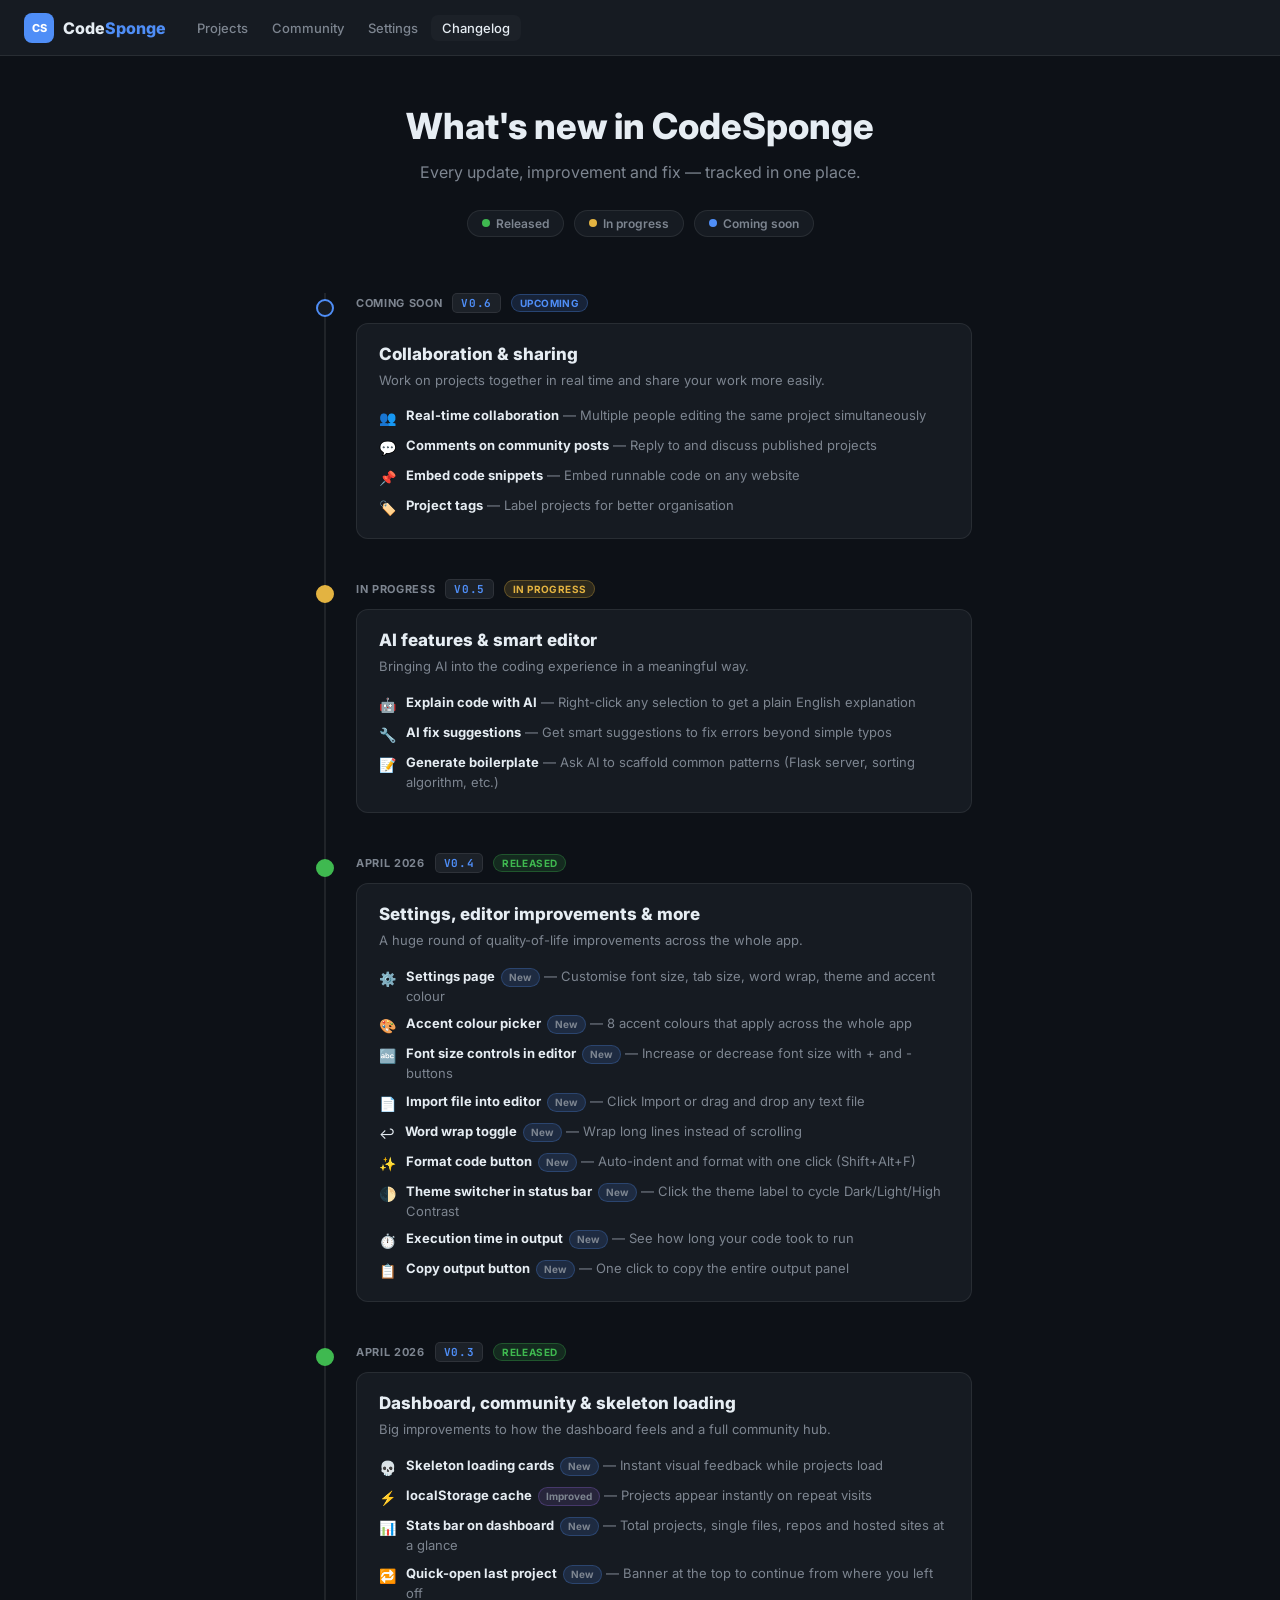
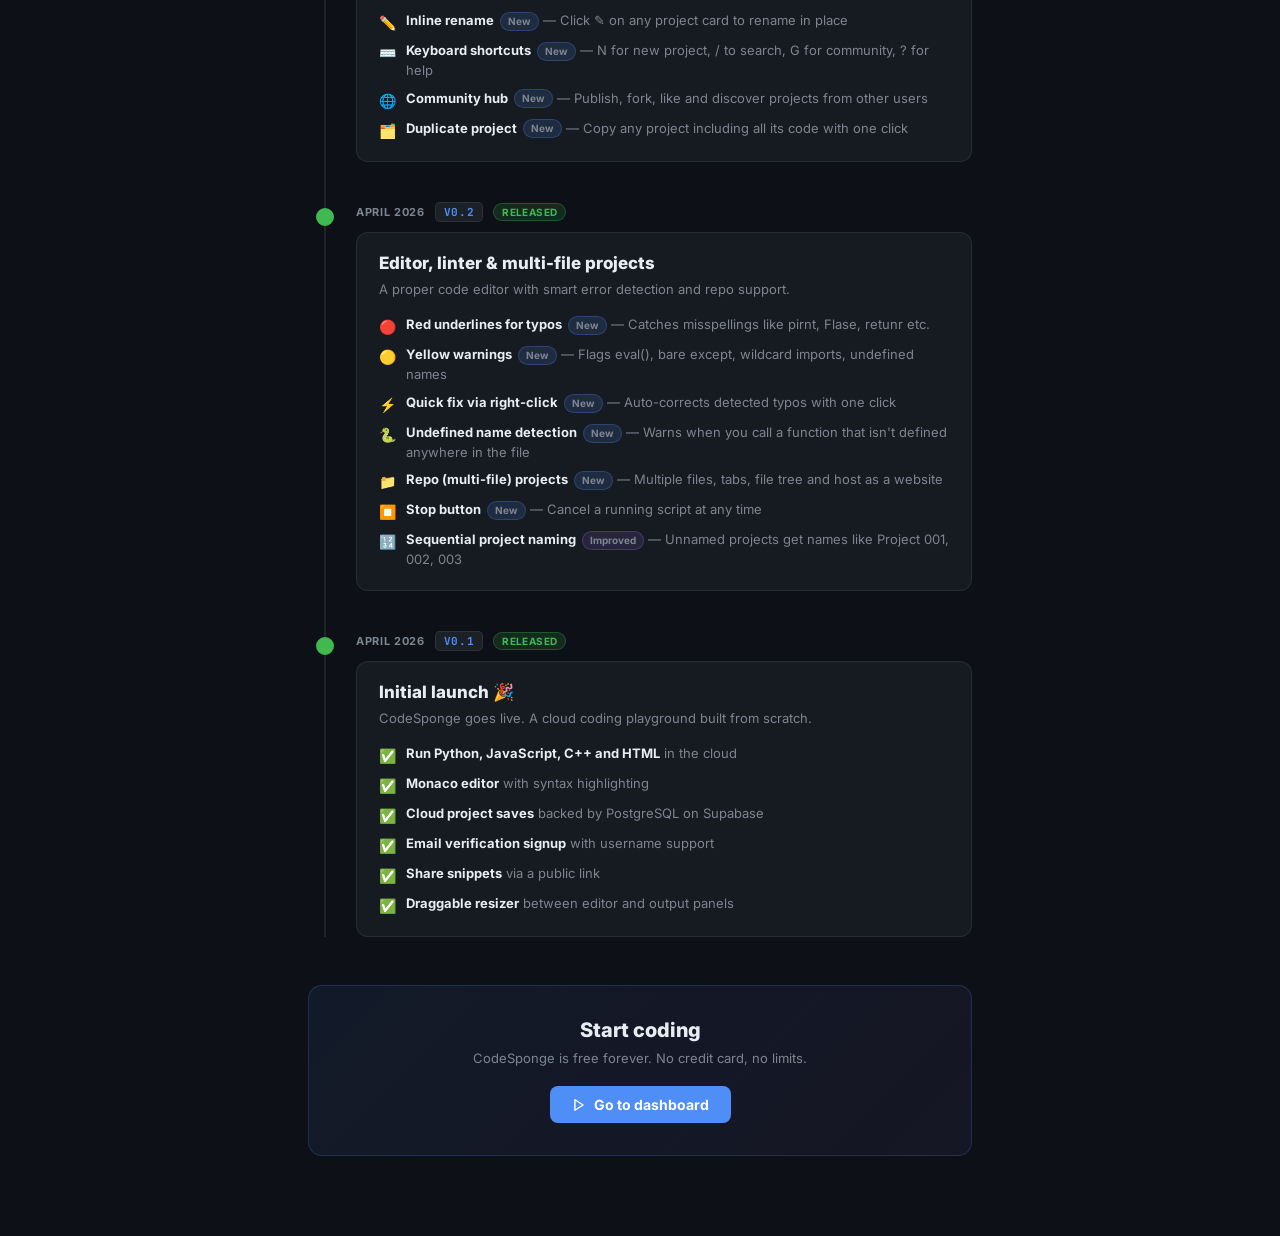
==== changelog.html @ ad83c2a6 "Create changelog.html" ====
<!DOCTYPE html>
<html lang="en">
<head>
<meta charset="UTF-8"/>
<meta name="viewport" content="width=device-width, initial-scale=1.0"/>
<title>CodeSponge — Changelog</title>
<script src="ping.js"></script>
<link rel="preconnect" href="https://fonts.googleapis.com"/>
<link href="https://fonts.googleapis.com/css2?family=Inter:wght@400;500;600;700;800&family=JetBrains+Mono:wght@400;500&display=swap" rel="stylesheet"/>
<style>
*,*::before,*::after{box-sizing:border-box}
body{margin:0;font-family:'Inter',sans-serif;background:#0d1117;color:#e6edf3;min-height:100vh}
:root{--accent:#4f8ef7;--success:#3fb950;--danger:#f85149;--warning:#e3b341;--purple:#a371f7;--surface:#0d1117;--surface2:#161b22;--surface3:#1c2128;--border:rgba(255,255,255,.08);--text:#e6edf3;--muted:#7d8590}
.nav{height:56px;background:var(--surface2);border-bottom:1px solid var(--border);display:flex;align-items:center;padding:0 24px;gap:8px;position:sticky;top:0;z-index:50}
.brand{display:flex;align-items:center;gap:9px;text-decoration:none;color:var(--text);font-weight:800;font-size:16px}
.brand-icon{width:30px;height:30px;border-radius:8px;background:var(--accent);display:flex;align-items:center;justify-content:center;font-size:11px;font-weight:800;color:#fff;flex-shrink:0}
.brand-txt span{color:var(--accent)}
.nav-links{display:flex;gap:2px;margin-left:12px}
.nav-link{padding:5px 11px;border-radius:7px;font-size:13px;font-weight:500;color:var(--muted);text-decoration:none;transition:all .15s}
.nav-link:hover{color:var(--text);background:var(--surface3)}
.nav-link.active{color:var(--text);background:var(--surface3)}
.nav-sp{flex:1}
.page{max-width:720px;margin:0 auto;padding:48px 28px 80px}
.hero{text-align:center;margin-bottom:56px}
.hero h1{font-size:36px;font-weight:800;margin:0 0 12px}
.hero p{font-size:16px;color:var(--muted);margin:0 0 24px;line-height:1.6}
.hero-badges{display:flex;gap:10px;justify-content:center;flex-wrap:wrap}
.hero-badge{display:inline-flex;align-items:center;gap:6px;background:var(--surface2);border:1px solid var(--border);border-radius:20px;padding:5px 14px;font-size:12px;font-weight:600;color:var(--muted)}
/* Timeline */
.timeline{position:relative}
.timeline::before{content:'';position:absolute;left:16px;top:0;bottom:0;width:2px;background:var(--border)}
.tl-entry{position:relative;padding-left:48px;margin-bottom:40px}
.tl-dot{position:absolute;left:8px;top:6px;width:18px;height:18px;border-radius:50%;border:2px solid var(--border);background:var(--surface);z-index:1;display:flex;align-items:center;justify-content:center}
.tl-dot.released{background:var(--success);border-color:var(--success)}
.tl-dot.upcoming{background:var(--surface2);border-color:var(--accent)}
.tl-dot.in-progress{background:var(--warning);border-color:var(--warning)}
.tl-date{font-size:11px;font-weight:700;color:var(--muted);letter-spacing:.06em;text-transform:uppercase;margin-bottom:10px;display:flex;align-items:center;gap:10px}
.tl-version{font-family:'JetBrains Mono',monospace;font-size:11px;background:var(--surface3);border:1px solid var(--border);border-radius:5px;padding:2px 8px;color:var(--accent)}
.tl-status{font-size:10px;font-weight:700;padding:2px 8px;border-radius:20px;letter-spacing:.04em}
.tl-status.released{background:rgba(63,185,80,.15);color:var(--success);border:1px solid rgba(63,185,80,.3)}
.tl-status.upcoming{background:rgba(79,142,247,.15);color:var(--accent);border:1px solid rgba(79,142,247,.3)}
.tl-status.in-progress{background:rgba(227,179,65,.15);color:var(--warning);border:1px solid rgba(227,179,65,.3)}
.tl-card{background:var(--surface2);border:1px solid var(--border);border-radius:12px;padding:20px 22px}
.tl-title{font-size:17px;font-weight:800;margin:0 0 6px}
.tl-desc{font-size:13px;color:var(--muted);margin:0 0 16px;line-height:1.6}
.feature-list{display:flex;flex-direction:column;gap:8px;margin:0;padding:0;list-style:none}
.feature-item{display:flex;align-items:flex-start;gap:10px;font-size:13px;line-height:1.5}
.fi-icon{flex-shrink:0;margin-top:1px;font-size:14px}
.fi-text{flex:1}
.fi-text b{color:var(--text)}
.fi-text span{color:var(--muted)}
.tag{display:inline-block;font-size:10px;font-weight:700;padding:1px 7px;border-radius:20px;margin-left:6px;vertical-align:middle}
.tag-new{background:rgba(79,142,247,.15);color:var(--accent);border:1px solid rgba(79,142,247,.25)}
.tag-fix{background:rgba(248,81,73,.12);color:var(--danger);border:1px solid rgba(248,81,73,.25)}
.tag-improvement{background:rgba(163,113,247,.12);color:var(--purple);border:1px solid rgba(163,113,247,.25)}
/* CTA */
.cta{background:linear-gradient(135deg,rgba(79,142,247,.08),rgba(163,113,247,.06));border:1px solid rgba(79,142,247,.2);border-radius:14px;padding:32px;text-align:center;margin-top:48px}
.cta h2{font-size:20px;font-weight:800;margin:0 0 8px}
.cta p{font-size:13px;color:var(--muted);margin:0 0 20px}
.btn-cta{display:inline-flex;align-items:center;gap:8px;background:var(--accent);border:none;color:#fff;border-radius:8px;padding:10px 22px;font-size:14px;font-weight:700;font-family:'Inter',sans-serif;cursor:pointer;text-decoration:none;transition:all .15s}
.btn-cta:hover{background:#6aa3f9;transform:translateY(-1px);box-shadow:0 4px 12px rgba(79,142,247,.3)}
::-webkit-scrollbar{width:5px}::-webkit-scrollbar-track{background:transparent}::-webkit-scrollbar-thumb{background:rgba(255,255,255,.1);border-radius:3px}
</style>
</head>
<body>
<nav class="nav">
  <a href="dashboard.html" class="brand"><div class="brand-icon">CS</div><span class="brand-txt">Code<span>Sponge</span></span></a>
  <div class="nav-links">
    <a href="dashboard.html" class="nav-link">Projects</a>
    <a href="community.html" class="nav-link">Community</a>
    <a href="settings.html" class="nav-link">Settings</a>
    <a href="changelog.html" class="nav-link active">Changelog</a>
  </div>
  <div class="nav-sp"></div>
</nav>

<div class="page">
  <div class="hero">
    <h1>What's new in CodeSponge</h1>
    <p>Every update, improvement and fix — tracked in one place.</p>
    <div class="hero-badges">
      <div class="hero-badge"><span style="width:8px;height:8px;border-radius:50%;background:var(--success);flex-shrink:0;display:inline-block"></span>Released</div>
      <div class="hero-badge"><span style="width:8px;height:8px;border-radius:50%;background:var(--warning);flex-shrink:0;display:inline-block"></span>In progress</div>
      <div class="hero-badge"><span style="width:8px;height:8px;border-radius:50%;background:var(--accent);flex-shrink:0;display:inline-block"></span>Coming soon</div>
    </div>
  </div>

  <div class="timeline">

    <!-- Upcoming -->
    <div class="tl-entry">
      <div class="tl-dot upcoming"></div>
      <div class="tl-date">
        Coming soon
        <span class="tl-version">v0.6</span>
        <span class="tl-status upcoming">Upcoming</span>
      </div>
      <div class="tl-card">
        <div class="tl-title">Collaboration &amp; sharing</div>
        <div class="tl-desc">Work on projects together in real time and share your work more easily.</div>
        <ul class="feature-list">
          <li class="feature-item"><span class="fi-icon">👥</span><div class="fi-text"><b>Real-time collaboration</b> <span>— Multiple people editing the same project simultaneously</span></div></li>
          <li class="feature-item"><span class="fi-icon">💬</span><div class="fi-text"><b>Comments on community posts</b> <span>— Reply to and discuss published projects</span></div></li>
          <li class="feature-item"><span class="fi-icon">📌</span><div class="fi-text"><b>Embed code snippets</b> <span>— Embed runnable code on any website</span></div></li>
          <li class="feature-item"><span class="fi-icon">🏷️</span><div class="fi-text"><b>Project tags</b> <span>— Label projects for better organisation</span></div></li>
        </ul>
      </div>
    </div>

    <!-- In progress -->
    <div class="tl-entry">
      <div class="tl-dot in-progress"></div>
      <div class="tl-date">
        In progress
        <span class="tl-version">v0.5</span>
        <span class="tl-status in-progress">In progress</span>
      </div>
      <div class="tl-card">
        <div class="tl-title">AI features &amp; smart editor</div>
        <div class="tl-desc">Bringing AI into the coding experience in a meaningful way.</div>
        <ul class="feature-list">
          <li class="feature-item"><span class="fi-icon">🤖</span><div class="fi-text"><b>Explain code with AI</b> <span>— Right-click any selection to get a plain English explanation</span></div></li>
          <li class="feature-item"><span class="fi-icon">🔧</span><div class="fi-text"><b>AI fix suggestions</b> <span>— Get smart suggestions to fix errors beyond simple typos</span></div></li>
          <li class="feature-item"><span class="fi-icon">📝</span><div class="fi-text"><b>Generate boilerplate</b> <span>— Ask AI to scaffold common patterns (Flask server, sorting algorithm, etc.)</span></div></li>
        </ul>
      </div>
    </div>

    <!-- v0.4 released -->
    <div class="tl-entry">
      <div class="tl-dot released"></div>
      <div class="tl-date">
        April 2026
        <span class="tl-version">v0.4</span>
        <span class="tl-status released">Released</span>
      </div>
      <div class="tl-card">
        <div class="tl-title">Settings, editor improvements &amp; more</div>
        <div class="tl-desc">A huge round of quality-of-life improvements across the whole app.</div>
        <ul class="feature-list">
          <li class="feature-item"><span class="fi-icon">⚙️</span><div class="fi-text"><b>Settings page</b><span class="tag tag-new">New</span> <span>— Customise font size, tab size, word wrap, theme and accent colour</span></div></li>
          <li class="feature-item"><span class="fi-icon">🎨</span><div class="fi-text"><b>Accent colour picker</b><span class="tag tag-new">New</span> <span>— 8 accent colours that apply across the whole app</span></div></li>
          <li class="feature-item"><span class="fi-icon">🔤</span><div class="fi-text"><b>Font size controls in editor</b><span class="tag tag-new">New</span> <span>— Increase or decrease font size with + and - buttons</span></div></li>
          <li class="feature-item"><span class="fi-icon">📄</span><div class="fi-text"><b>Import file into editor</b><span class="tag tag-new">New</span> <span>— Click Import or drag and drop any text file</span></div></li>
          <li class="feature-item"><span class="fi-icon">↩️</span><div class="fi-text"><b>Word wrap toggle</b><span class="tag tag-new">New</span> <span>— Wrap long lines instead of scrolling</span></div></li>
          <li class="feature-item"><span class="fi-icon">✨</span><div class="fi-text"><b>Format code button</b><span class="tag tag-new">New</span> <span>— Auto-indent and format with one click (Shift+Alt+F)</span></div></li>
          <li class="feature-item"><span class="fi-icon">🌓</span><div class="fi-text"><b>Theme switcher in status bar</b><span class="tag tag-new">New</span> <span>— Click the theme label to cycle Dark/Light/High Contrast</span></div></li>
          <li class="feature-item"><span class="fi-icon">⏱️</span><div class="fi-text"><b>Execution time in output</b><span class="tag tag-new">New</span> <span>— See how long your code took to run</span></div></li>
          <li class="feature-item"><span class="fi-icon">📋</span><div class="fi-text"><b>Copy output button</b><span class="tag tag-new">New</span> <span>— One click to copy the entire output panel</span></div></li>
        </ul>
      </div>
    </div>

    <!-- v0.3 released -->
    <div class="tl-entry">
      <div class="tl-dot released"></div>
      <div class="tl-date">
        April 2026
        <span class="tl-version">v0.3</span>
        <span class="tl-status released">Released</span>
      </div>
      <div class="tl-card">
        <div class="tl-title">Dashboard, community &amp; skeleton loading</div>
        <div class="tl-desc">Big improvements to how the dashboard feels and a full community hub.</div>
        <ul class="feature-list">
          <li class="feature-item"><span class="fi-icon">💀</span><div class="fi-text"><b>Skeleton loading cards</b><span class="tag tag-new">New</span> <span>— Instant visual feedback while projects load</span></div></li>
          <li class="feature-item"><span class="fi-icon">⚡</span><div class="fi-text"><b>localStorage cache</b><span class="tag tag-improvement">Improved</span> <span>— Projects appear instantly on repeat visits</span></div></li>
          <li class="feature-item"><span class="fi-icon">📊</span><div class="fi-text"><b>Stats bar on dashboard</b><span class="tag tag-new">New</span> <span>— Total projects, single files, repos and hosted sites at a glance</span></div></li>
          <li class="feature-item"><span class="fi-icon">🔁</span><div class="fi-text"><b>Quick-open last project</b><span class="tag tag-new">New</span> <span>— Banner at the top to continue from where you left off</span></div></li>
          <li class="feature-item"><span class="fi-icon">✏️</span><div class="fi-text"><b>Inline rename</b><span class="tag tag-new">New</span> <span>— Click ✎ on any project card to rename in place</span></div></li>
          <li class="feature-item"><span class="fi-icon">⌨️</span><div class="fi-text"><b>Keyboard shortcuts</b><span class="tag tag-new">New</span> <span>— N for new project, / to search, G for community, ? for help</span></div></li>
          <li class="feature-item"><span class="fi-icon">🌐</span><div class="fi-text"><b>Community hub</b><span class="tag tag-new">New</span> <span>— Publish, fork, like and discover projects from other users</span></div></li>
          <li class="feature-item"><span class="fi-icon">🗂️</span><div class="fi-text"><b>Duplicate project</b><span class="tag tag-new">New</span> <span>— Copy any project including all its code with one click</span></div></li>
        </ul>
      </div>
    </div>

    <!-- v0.2 released -->
    <div class="tl-entry">
      <div class="tl-dot released"></div>
      <div class="tl-date">
        April 2026
        <span class="tl-version">v0.2</span>
        <span class="tl-status released">Released</span>
      </div>
      <div class="tl-card">
        <div class="tl-title">Editor, linter &amp; multi-file projects</div>
        <div class="tl-desc">A proper code editor with smart error detection and repo support.</div>
        <ul class="feature-list">
          <li class="feature-item"><span class="fi-icon">🔴</span><div class="fi-text"><b>Red underlines for typos</b><span class="tag tag-new">New</span> <span>— Catches misspellings like pirnt, Flase, retunr etc.</span></div></li>
          <li class="feature-item"><span class="fi-icon">🟡</span><div class="fi-text"><b>Yellow warnings</b><span class="tag tag-new">New</span> <span>— Flags eval(), bare except, wildcard imports, undefined names</span></div></li>
          <li class="feature-item"><span class="fi-icon">⚡</span><div class="fi-text"><b>Quick fix via right-click</b><span class="tag tag-new">New</span> <span>— Auto-corrects detected typos with one click</span></div></li>
          <li class="feature-item"><span class="fi-icon">🐍</span><div class="fi-text"><b>Undefined name detection</b><span class="tag tag-new">New</span> <span>— Warns when you call a function that isn't defined anywhere in the file</span></div></li>
          <li class="feature-item"><span class="fi-icon">📁</span><div class="fi-text"><b>Repo (multi-file) projects</b><span class="tag tag-new">New</span> <span>— Multiple files, tabs, file tree and host as a website</span></div></li>
          <li class="feature-item"><span class="fi-icon">⏹️</span><div class="fi-text"><b>Stop button</b><span class="tag tag-new">New</span> <span>— Cancel a running script at any time</span></div></li>
          <li class="feature-item"><span class="fi-icon">🔢</span><div class="fi-text"><b>Sequential project naming</b><span class="tag tag-improvement">Improved</span> <span>— Unnamed projects get names like Project 001, 002, 003</span></div></li>
        </ul>
      </div>
    </div>

    <!-- v0.1 released -->
    <div class="tl-entry">
      <div class="tl-dot released"></div>
      <div class="tl-date">
        April 2026
        <span class="tl-version">v0.1</span>
        <span class="tl-status released">Released</span>
      </div>
      <div class="tl-card">
        <div class="tl-title">Initial launch 🎉</div>
        <div class="tl-desc">CodeSponge goes live. A cloud coding playground built from scratch.</div>
        <ul class="feature-list">
          <li class="feature-item"><span class="fi-icon">✅</span><div class="fi-text"><b>Run Python, JavaScript, C++ and HTML</b> <span>in the cloud</span></div></li>
          <li class="feature-item"><span class="fi-icon">✅</span><div class="fi-text"><b>Monaco editor</b> <span>with syntax highlighting</span></div></li>
          <li class="feature-item"><span class="fi-icon">✅</span><div class="fi-text"><b>Cloud project saves</b> <span>backed by PostgreSQL on Supabase</span></div></li>
          <li class="feature-item"><span class="fi-icon">✅</span><div class="fi-text"><b>Email verification signup</b> <span>with username support</span></div></li>
          <li class="feature-item"><span class="fi-icon">✅</span><div class="fi-text"><b>Share snippets</b> <span>via a public link</span></div></li>
          <li class="feature-item"><span class="fi-icon">✅</span><div class="fi-text"><b>Draggable resizer</b> <span>between editor and output panels</span></div></li>
        </ul>
      </div>
    </div>

  </div>

  <div class="cta">
    <h2>Start coding</h2>
    <p>CodeSponge is free forever. No credit card, no limits.</p>
    <a href="dashboard.html" class="btn-cta">
      <svg width="14" height="14" viewBox="0 0 24 24" fill="none" stroke="currentColor" stroke-width="2.5" stroke-linecap="round" stroke-linejoin="round"><polygon points="5 3 19 12 5 21 5 3"/></svg>
      Go to dashboard
    </a>
  </div>
</div>
</body>
</html>
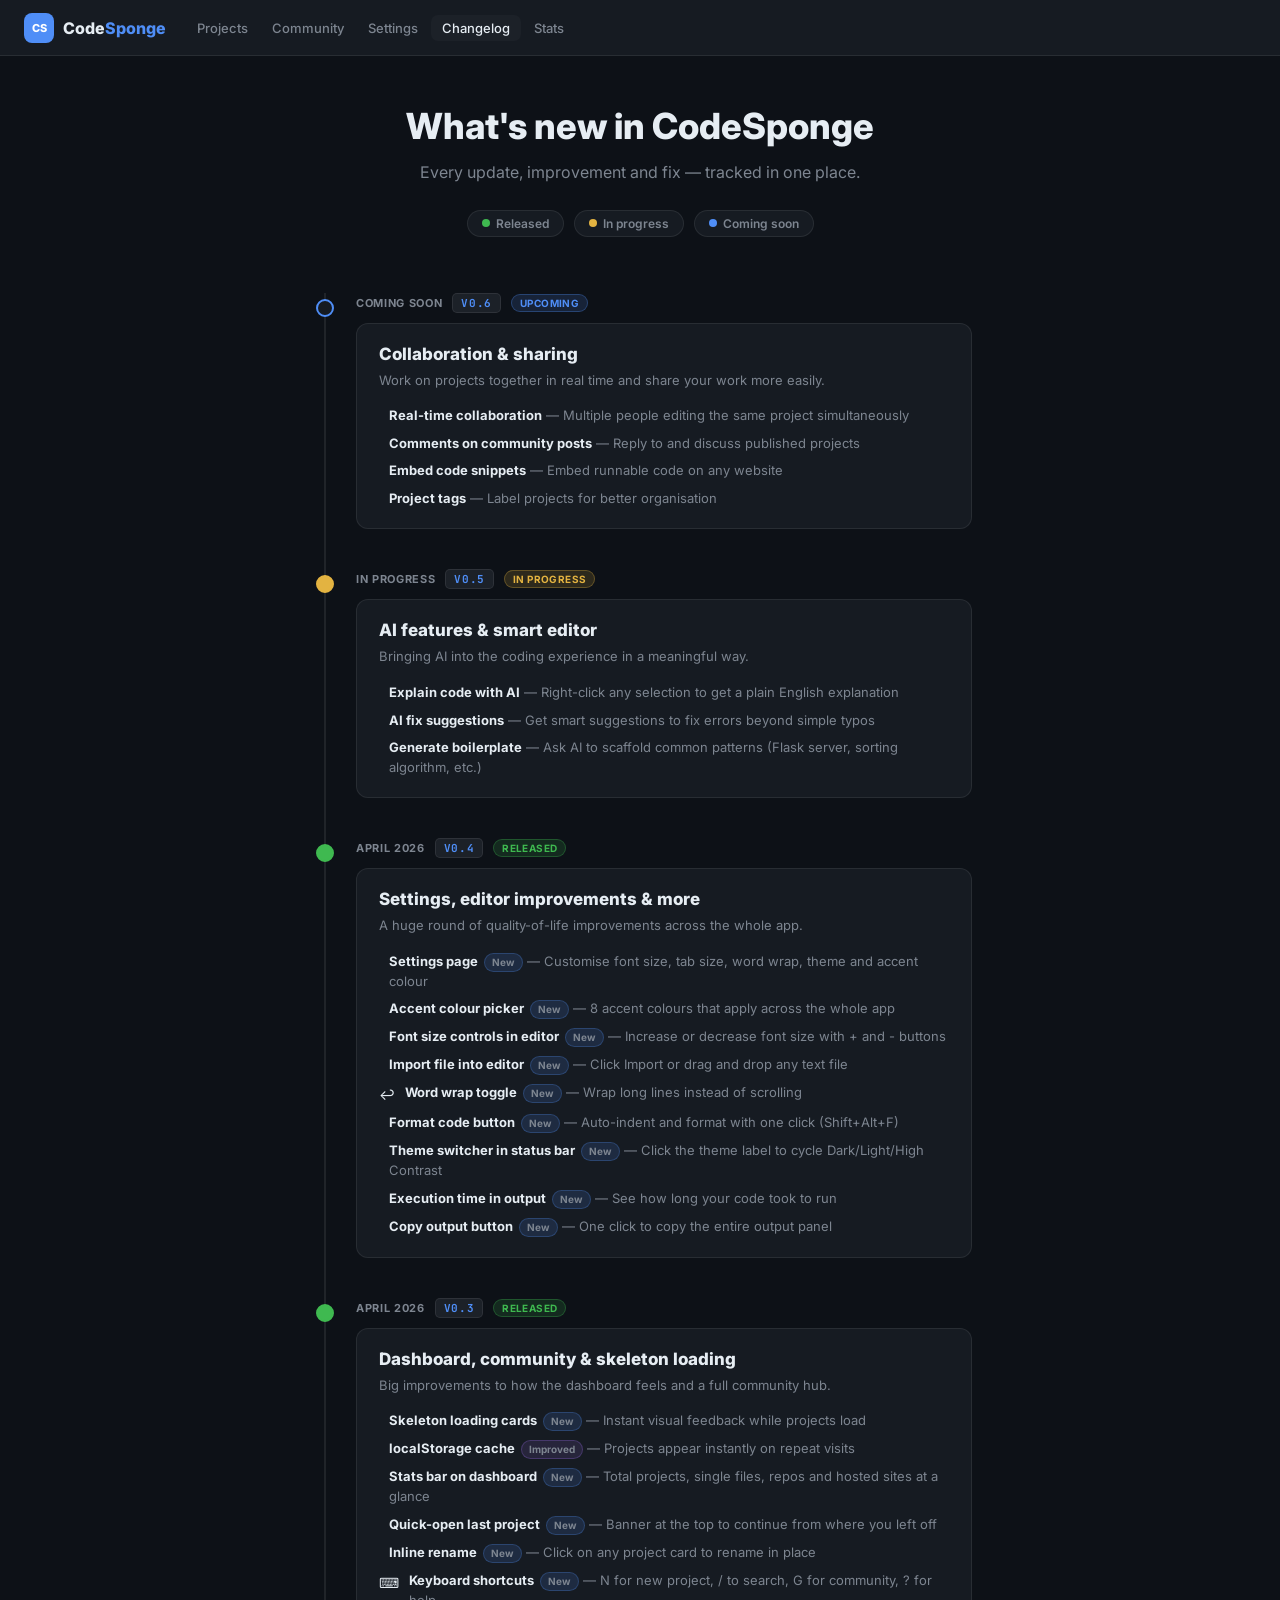
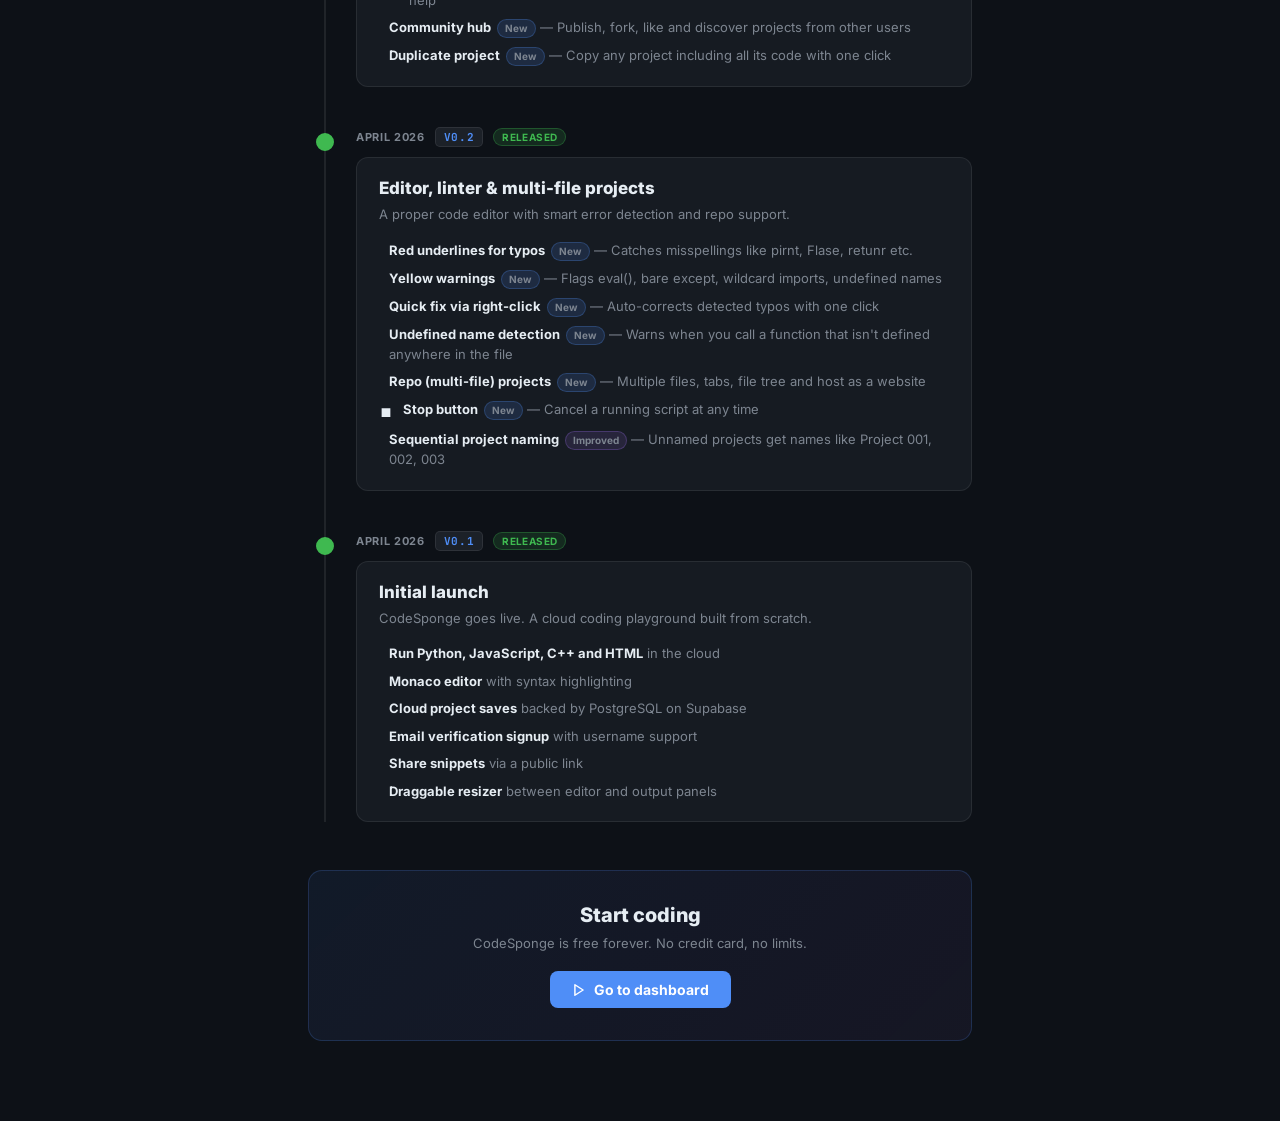
==== commit 335b5c61: "Update changelog.html" ====
--- a/changelog.html
+++ b/changelog.html
@@ -70,6 +70,7 @@
     <a href="community.html" class="nav-link">Community</a>
     <a href="settings.html" class="nav-link">Settings</a>
     <a href="changelog.html" class="nav-link active">Changelog</a>
+    <a href="stats.html" class="nav-link">Stats</a>
   </div>
   <div class="nav-sp"></div>
 </nav>
@@ -99,10 +100,10 @@
         <div class="tl-title">Collaboration &amp; sharing</div>
         <div class="tl-desc">Work on projects together in real time and share your work more easily.</div>
         <ul class="feature-list">
-          <li class="feature-item"><span class="fi-icon">👥</span><div class="fi-text"><b>Real-time collaboration</b> <span>— Multiple people editing the same project simultaneously</span></div></li>
-          <li class="feature-item"><span class="fi-icon">💬</span><div class="fi-text"><b>Comments on community posts</b> <span>— Reply to and discuss published projects</span></div></li>
-          <li class="feature-item"><span class="fi-icon">📌</span><div class="fi-text"><b>Embed code snippets</b> <span>— Embed runnable code on any website</span></div></li>
-          <li class="feature-item"><span class="fi-icon">🏷️</span><div class="fi-text"><b>Project tags</b> <span>— Label projects for better organisation</span></div></li>
+          <li class="feature-item"><span class="fi-icon"></span><div class="fi-text"><b>Real-time collaboration</b> <span>— Multiple people editing the same project simultaneously</span></div></li>
+          <li class="feature-item"><span class="fi-icon"></span><div class="fi-text"><b>Comments on community posts</b> <span>— Reply to and discuss published projects</span></div></li>
+          <li class="feature-item"><span class="fi-icon"></span><div class="fi-text"><b>Embed code snippets</b> <span>— Embed runnable code on any website</span></div></li>
+          <li class="feature-item"><span class="fi-icon"></span><div class="fi-text"><b>Project tags</b> <span>— Label projects for better organisation</span></div></li>
         </ul>
       </div>
     </div>
@@ -119,9 +120,9 @@
         <div class="tl-title">AI features &amp; smart editor</div>
         <div class="tl-desc">Bringing AI into the coding experience in a meaningful way.</div>
         <ul class="feature-list">
-          <li class="feature-item"><span class="fi-icon">🤖</span><div class="fi-text"><b>Explain code with AI</b> <span>— Right-click any selection to get a plain English explanation</span></div></li>
-          <li class="feature-item"><span class="fi-icon">🔧</span><div class="fi-text"><b>AI fix suggestions</b> <span>— Get smart suggestions to fix errors beyond simple typos</span></div></li>
-          <li class="feature-item"><span class="fi-icon">📝</span><div class="fi-text"><b>Generate boilerplate</b> <span>— Ask AI to scaffold common patterns (Flask server, sorting algorithm, etc.)</span></div></li>
+          <li class="feature-item"><span class="fi-icon"></span><div class="fi-text"><b>Explain code with AI</b> <span>— Right-click any selection to get a plain English explanation</span></div></li>
+          <li class="feature-item"><span class="fi-icon"></span><div class="fi-text"><b>AI fix suggestions</b> <span>— Get smart suggestions to fix errors beyond simple typos</span></div></li>
+          <li class="feature-item"><span class="fi-icon"></span><div class="fi-text"><b>Generate boilerplate</b> <span>— Ask AI to scaffold common patterns (Flask server, sorting algorithm, etc.)</span></div></li>
         </ul>
       </div>
     </div>
@@ -138,15 +139,15 @@
         <div class="tl-title">Settings, editor improvements &amp; more</div>
         <div class="tl-desc">A huge round of quality-of-life improvements across the whole app.</div>
         <ul class="feature-list">
-          <li class="feature-item"><span class="fi-icon">⚙️</span><div class="fi-text"><b>Settings page</b><span class="tag tag-new">New</span> <span>— Customise font size, tab size, word wrap, theme and accent colour</span></div></li>
-          <li class="feature-item"><span class="fi-icon">🎨</span><div class="fi-text"><b>Accent colour picker</b><span class="tag tag-new">New</span> <span>— 8 accent colours that apply across the whole app</span></div></li>
-          <li class="feature-item"><span class="fi-icon">🔤</span><div class="fi-text"><b>Font size controls in editor</b><span class="tag tag-new">New</span> <span>— Increase or decrease font size with + and - buttons</span></div></li>
-          <li class="feature-item"><span class="fi-icon">📄</span><div class="fi-text"><b>Import file into editor</b><span class="tag tag-new">New</span> <span>— Click Import or drag and drop any text file</span></div></li>
-          <li class="feature-item"><span class="fi-icon">↩️</span><div class="fi-text"><b>Word wrap toggle</b><span class="tag tag-new">New</span> <span>— Wrap long lines instead of scrolling</span></div></li>
-          <li class="feature-item"><span class="fi-icon">✨</span><div class="fi-text"><b>Format code button</b><span class="tag tag-new">New</span> <span>— Auto-indent and format with one click (Shift+Alt+F)</span></div></li>
-          <li class="feature-item"><span class="fi-icon">🌓</span><div class="fi-text"><b>Theme switcher in status bar</b><span class="tag tag-new">New</span> <span>— Click the theme label to cycle Dark/Light/High Contrast</span></div></li>
-          <li class="feature-item"><span class="fi-icon">⏱️</span><div class="fi-text"><b>Execution time in output</b><span class="tag tag-new">New</span> <span>— See how long your code took to run</span></div></li>
-          <li class="feature-item"><span class="fi-icon">📋</span><div class="fi-text"><b>Copy output button</b><span class="tag tag-new">New</span> <span>— One click to copy the entire output panel</span></div></li>
+          <li class="feature-item"><span class="fi-icon"></span><div class="fi-text"><b>Settings page</b><span class="tag tag-new">New</span> <span>— Customise font size, tab size, word wrap, theme and accent colour</span></div></li>
+          <li class="feature-item"><span class="fi-icon"></span><div class="fi-text"><b>Accent colour picker</b><span class="tag tag-new">New</span> <span>— 8 accent colours that apply across the whole app</span></div></li>
+          <li class="feature-item"><span class="fi-icon"></span><div class="fi-text"><b>Font size controls in editor</b><span class="tag tag-new">New</span> <span>— Increase or decrease font size with + and - buttons</span></div></li>
+          <li class="feature-item"><span class="fi-icon"></span><div class="fi-text"><b>Import file into editor</b><span class="tag tag-new">New</span> <span>— Click Import or drag and drop any text file</span></div></li>
+          <li class="feature-item"><span class="fi-icon">↩</span><div class="fi-text"><b>Word wrap toggle</b><span class="tag tag-new">New</span> <span>— Wrap long lines instead of scrolling</span></div></li>
+          <li class="feature-item"><span class="fi-icon"></span><div class="fi-text"><b>Format code button</b><span class="tag tag-new">New</span> <span>— Auto-indent and format with one click (Shift+Alt+F)</span></div></li>
+          <li class="feature-item"><span class="fi-icon"></span><div class="fi-text"><b>Theme switcher in status bar</b><span class="tag tag-new">New</span> <span>— Click the theme label to cycle Dark/Light/High Contrast</span></div></li>
+          <li class="feature-item"><span class="fi-icon"></span><div class="fi-text"><b>Execution time in output</b><span class="tag tag-new">New</span> <span>— See how long your code took to run</span></div></li>
+          <li class="feature-item"><span class="fi-icon"></span><div class="fi-text"><b>Copy output button</b><span class="tag tag-new">New</span> <span>— One click to copy the entire output panel</span></div></li>
         </ul>
       </div>
     </div>
@@ -163,14 +164,14 @@
         <div class="tl-title">Dashboard, community &amp; skeleton loading</div>
         <div class="tl-desc">Big improvements to how the dashboard feels and a full community hub.</div>
         <ul class="feature-list">
-          <li class="feature-item"><span class="fi-icon">💀</span><div class="fi-text"><b>Skeleton loading cards</b><span class="tag tag-new">New</span> <span>— Instant visual feedback while projects load</span></div></li>
-          <li class="feature-item"><span class="fi-icon">⚡</span><div class="fi-text"><b>localStorage cache</b><span class="tag tag-improvement">Improved</span> <span>— Projects appear instantly on repeat visits</span></div></li>
-          <li class="feature-item"><span class="fi-icon">📊</span><div class="fi-text"><b>Stats bar on dashboard</b><span class="tag tag-new">New</span> <span>— Total projects, single files, repos and hosted sites at a glance</span></div></li>
-          <li class="feature-item"><span class="fi-icon">🔁</span><div class="fi-text"><b>Quick-open last project</b><span class="tag tag-new">New</span> <span>— Banner at the top to continue from where you left off</span></div></li>
-          <li class="feature-item"><span class="fi-icon">✏️</span><div class="fi-text"><b>Inline rename</b><span class="tag tag-new">New</span> <span>— Click ✎ on any project card to rename in place</span></div></li>
-          <li class="feature-item"><span class="fi-icon">⌨️</span><div class="fi-text"><b>Keyboard shortcuts</b><span class="tag tag-new">New</span> <span>— N for new project, / to search, G for community, ? for help</span></div></li>
-          <li class="feature-item"><span class="fi-icon">🌐</span><div class="fi-text"><b>Community hub</b><span class="tag tag-new">New</span> <span>— Publish, fork, like and discover projects from other users</span></div></li>
-          <li class="feature-item"><span class="fi-icon">🗂️</span><div class="fi-text"><b>Duplicate project</b><span class="tag tag-new">New</span> <span>— Copy any project including all its code with one click</span></div></li>
+          <li class="feature-item"><span class="fi-icon"></span><div class="fi-text"><b>Skeleton loading cards</b><span class="tag tag-new">New</span> <span>— Instant visual feedback while projects load</span></div></li>
+          <li class="feature-item"><span class="fi-icon"></span><div class="fi-text"><b>localStorage cache</b><span class="tag tag-improvement">Improved</span> <span>— Projects appear instantly on repeat visits</span></div></li>
+          <li class="feature-item"><span class="fi-icon"></span><div class="fi-text"><b>Stats bar on dashboard</b><span class="tag tag-new">New</span> <span>— Total projects, single files, repos and hosted sites at a glance</span></div></li>
+          <li class="feature-item"><span class="fi-icon"></span><div class="fi-text"><b>Quick-open last project</b><span class="tag tag-new">New</span> <span>— Banner at the top to continue from where you left off</span></div></li>
+          <li class="feature-item"><span class="fi-icon"></span><div class="fi-text"><b>Inline rename</b><span class="tag tag-new">New</span> <span>— Click  on any project card to rename in place</span></div></li>
+          <li class="feature-item"><span class="fi-icon">⌨</span><div class="fi-text"><b>Keyboard shortcuts</b><span class="tag tag-new">New</span> <span>— N for new project, / to search, G for community, ? for help</span></div></li>
+          <li class="feature-item"><span class="fi-icon"></span><div class="fi-text"><b>Community hub</b><span class="tag tag-new">New</span> <span>— Publish, fork, like and discover projects from other users</span></div></li>
+          <li class="feature-item"><span class="fi-icon"></span><div class="fi-text"><b>Duplicate project</b><span class="tag tag-new">New</span> <span>— Copy any project including all its code with one click</span></div></li>
         </ul>
       </div>
     </div>
@@ -187,13 +188,13 @@
         <div class="tl-title">Editor, linter &amp; multi-file projects</div>
         <div class="tl-desc">A proper code editor with smart error detection and repo support.</div>
         <ul class="feature-list">
-          <li class="feature-item"><span class="fi-icon">🔴</span><div class="fi-text"><b>Red underlines for typos</b><span class="tag tag-new">New</span> <span>— Catches misspellings like pirnt, Flase, retunr etc.</span></div></li>
-          <li class="feature-item"><span class="fi-icon">🟡</span><div class="fi-text"><b>Yellow warnings</b><span class="tag tag-new">New</span> <span>— Flags eval(), bare except, wildcard imports, undefined names</span></div></li>
-          <li class="feature-item"><span class="fi-icon">⚡</span><div class="fi-text"><b>Quick fix via right-click</b><span class="tag tag-new">New</span> <span>— Auto-corrects detected typos with one click</span></div></li>
-          <li class="feature-item"><span class="fi-icon">🐍</span><div class="fi-text"><b>Undefined name detection</b><span class="tag tag-new">New</span> <span>— Warns when you call a function that isn't defined anywhere in the file</span></div></li>
-          <li class="feature-item"><span class="fi-icon">📁</span><div class="fi-text"><b>Repo (multi-file) projects</b><span class="tag tag-new">New</span> <span>— Multiple files, tabs, file tree and host as a website</span></div></li>
-          <li class="feature-item"><span class="fi-icon">⏹️</span><div class="fi-text"><b>Stop button</b><span class="tag tag-new">New</span> <span>— Cancel a running script at any time</span></div></li>
-          <li class="feature-item"><span class="fi-icon">🔢</span><div class="fi-text"><b>Sequential project naming</b><span class="tag tag-improvement">Improved</span> <span>— Unnamed projects get names like Project 001, 002, 003</span></div></li>
+          <li class="feature-item"><span class="fi-icon"></span><div class="fi-text"><b>Red underlines for typos</b><span class="tag tag-new">New</span> <span>— Catches misspellings like pirnt, Flase, retunr etc.</span></div></li>
+          <li class="feature-item"><span class="fi-icon"></span><div class="fi-text"><b>Yellow warnings</b><span class="tag tag-new">New</span> <span>— Flags eval(), bare except, wildcard imports, undefined names</span></div></li>
+          <li class="feature-item"><span class="fi-icon"></span><div class="fi-text"><b>Quick fix via right-click</b><span class="tag tag-new">New</span> <span>— Auto-corrects detected typos with one click</span></div></li>
+          <li class="feature-item"><span class="fi-icon"></span><div class="fi-text"><b>Undefined name detection</b><span class="tag tag-new">New</span> <span>— Warns when you call a function that isn't defined anywhere in the file</span></div></li>
+          <li class="feature-item"><span class="fi-icon"></span><div class="fi-text"><b>Repo (multi-file) projects</b><span class="tag tag-new">New</span> <span>— Multiple files, tabs, file tree and host as a website</span></div></li>
+          <li class="feature-item"><span class="fi-icon">⏹</span><div class="fi-text"><b>Stop button</b><span class="tag tag-new">New</span> <span>— Cancel a running script at any time</span></div></li>
+          <li class="feature-item"><span class="fi-icon"></span><div class="fi-text"><b>Sequential project naming</b><span class="tag tag-improvement">Improved</span> <span>— Unnamed projects get names like Project 001, 002, 003</span></div></li>
         </ul>
       </div>
     </div>
@@ -207,15 +208,15 @@
         <span class="tl-status released">Released</span>
       </div>
       <div class="tl-card">
-        <div class="tl-title">Initial launch 🎉</div>
+        <div class="tl-title">Initial launch </div>
         <div class="tl-desc">CodeSponge goes live. A cloud coding playground built from scratch.</div>
         <ul class="feature-list">
-          <li class="feature-item"><span class="fi-icon">✅</span><div class="fi-text"><b>Run Python, JavaScript, C++ and HTML</b> <span>in the cloud</span></div></li>
-          <li class="feature-item"><span class="fi-icon">✅</span><div class="fi-text"><b>Monaco editor</b> <span>with syntax highlighting</span></div></li>
-          <li class="feature-item"><span class="fi-icon">✅</span><div class="fi-text"><b>Cloud project saves</b> <span>backed by PostgreSQL on Supabase</span></div></li>
-          <li class="feature-item"><span class="fi-icon">✅</span><div class="fi-text"><b>Email verification signup</b> <span>with username support</span></div></li>
-          <li class="feature-item"><span class="fi-icon">✅</span><div class="fi-text"><b>Share snippets</b> <span>via a public link</span></div></li>
-          <li class="feature-item"><span class="fi-icon">✅</span><div class="fi-text"><b>Draggable resizer</b> <span>between editor and output panels</span></div></li>
+          <li class="feature-item"><span class="fi-icon"></span><div class="fi-text"><b>Run Python, JavaScript, C++ and HTML</b> <span>in the cloud</span></div></li>
+          <li class="feature-item"><span class="fi-icon"></span><div class="fi-text"><b>Monaco editor</b> <span>with syntax highlighting</span></div></li>
+          <li class="feature-item"><span class="fi-icon"></span><div class="fi-text"><b>Cloud project saves</b> <span>backed by PostgreSQL on Supabase</span></div></li>
+          <li class="feature-item"><span class="fi-icon"></span><div class="fi-text"><b>Email verification signup</b> <span>with username support</span></div></li>
+          <li class="feature-item"><span class="fi-icon"></span><div class="fi-text"><b>Share snippets</b> <span>via a public link</span></div></li>
+          <li class="feature-item"><span class="fi-icon"></span><div class="fi-text"><b>Draggable resizer</b> <span>between editor and output panels</span></div></li>
         </ul>
       </div>
     </div>
